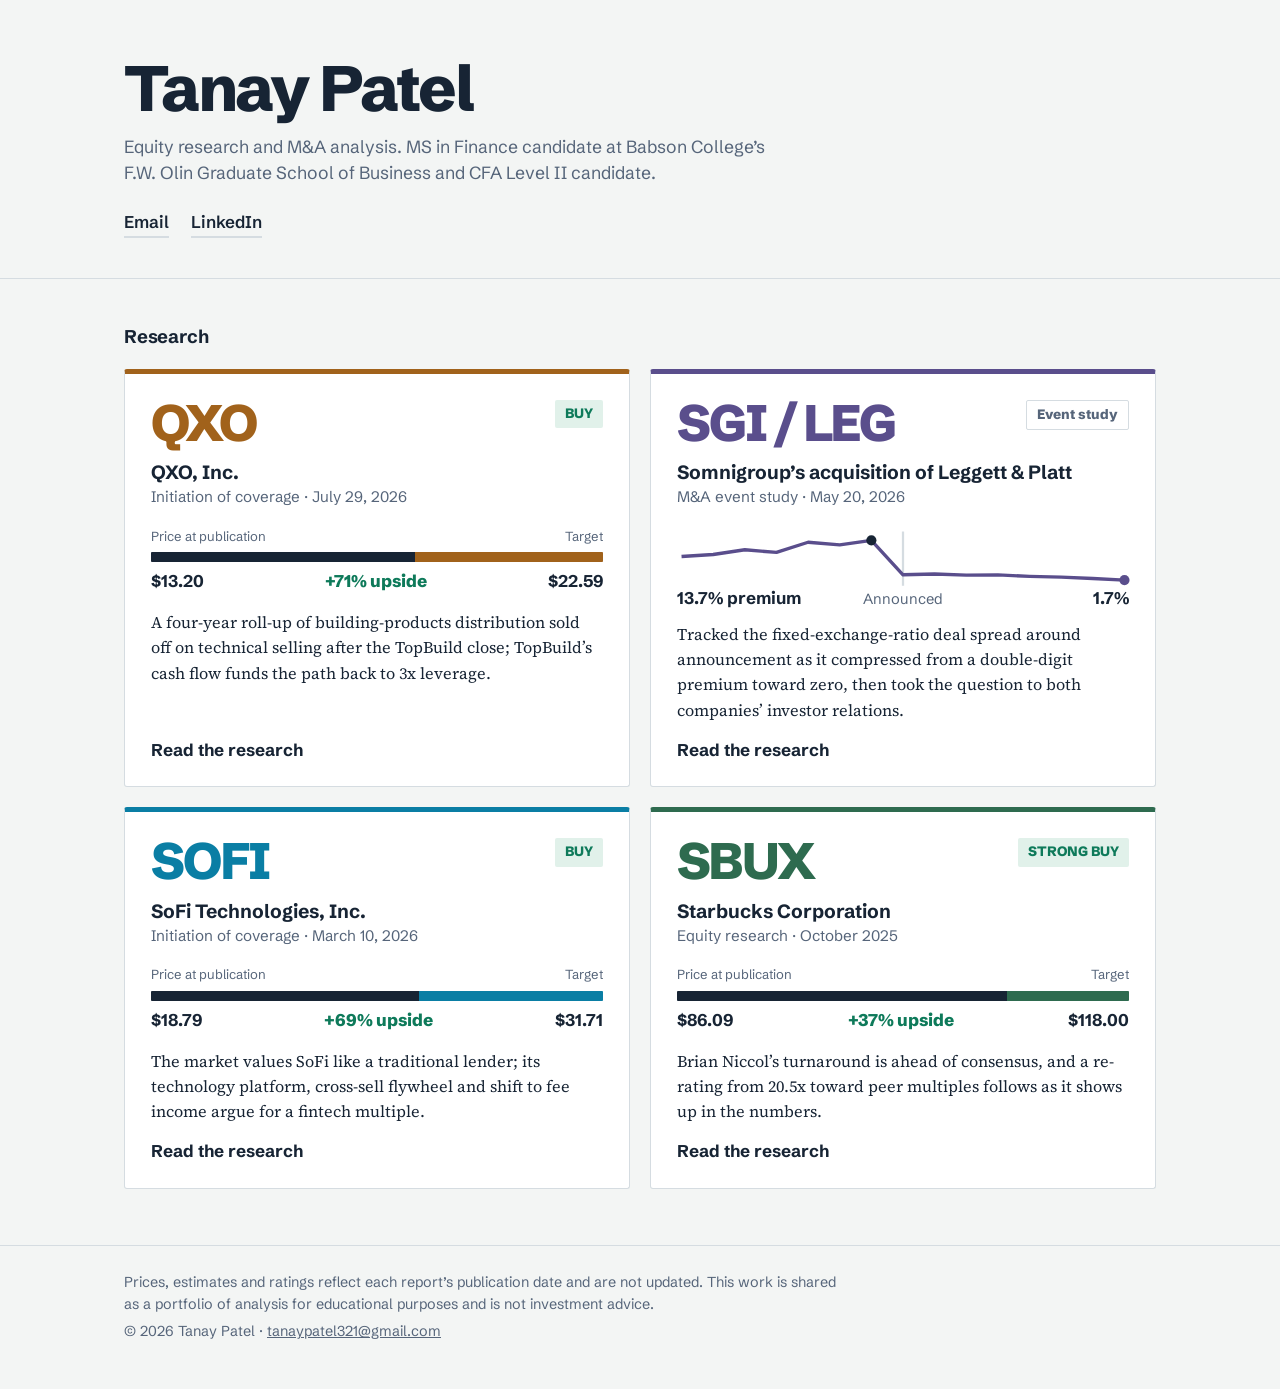
==== index.html @ fb075cd3 "Add files via upload" ====
<!doctype html>
<html lang="en">
<head>
<meta charset="utf-8">
<meta name="viewport" content="width=device-width, initial-scale=1">
<title>Tanay Patel | Equity Research &amp; M&amp;A Analysis</title>
<meta name="description" content="Equity research initiations and M&amp;A analysis by Tanay Patel, MS Finance candidate at Babson College.">
<meta property="og:title" content="Tanay Patel | Equity Research &amp; M&amp;A Analysis">
<meta property="og:description" content="Equity research initiations and M&amp;A analysis by Tanay Patel, MS Finance candidate at Babson College.">
<link rel="icon" href="data:image/svg+xml,<svg xmlns=%22http://www.w3.org/2000/svg%22 viewBox=%220 0 100 100%22><text y=%22.9em%22 font-size=%2290%22>📈</text></svg>">
<link rel="preconnect" href="https://fonts.googleapis.com"><link rel="preconnect" href="https://fonts.gstatic.com" crossorigin><link href="https://fonts.googleapis.com/css2?family=Schibsted+Grotesk:wght@400;600;700;800&family=Source+Serif+4:opsz,wght@8..60,400;8..60,600&display=swap" rel="stylesheet">
<link rel="stylesheet" href="style.css">
</head>
<body>
<header class="site-head"><div class="wrap">
<h1>Tanay Patel</h1>
<p>Equity research and M&amp;A analysis. MS in Finance candidate at Babson College’s F.W. Olin Graduate School of Business and CFA Level II candidate.</p>
<nav class="contact" aria-label="Contact"><a href="mailto:tanaypatel321@gmail.com">Email</a><a href="https://www.linkedin.com/in/tanay-patel-/" target="_blank" rel="noopener">LinkedIn</a></nav>
</div></header>
<main class="wrap">
<h2 class="section-title">Research</h2>
<div class="grid">
<article class="card" style="--accent:var(--qxo)">
<div class="top-row"><p class="ticker">QXO</p><span class="badge">BUY</span></div>
<div><h2>QXO, Inc.</h2><p class="kind">Initiation of coverage · July 29, 2026</p></div>
<div class="meter" role="img" aria-label="Price 13.20 dollars at publication versus target 22.59 dollars, +71% upside">
<div class="m-row lbl"><span>Price at publication</span><span>Target</span></div>
<div class="bar"><span class="cur" style="width:58.4%"></span><span class="gap"></span></div>
<div class="m-row"><span class="val">$13.20</span><span class="up">+71% upside</span><span class="val">$22.59</span></div>
</div>
<p class="thesis">A four-year roll-up of building-products distribution sold off on technical selling after the TopBuild close; TopBuild’s cash flow funds the path back to 3x leverage.</p>
<a class="go" href="qxo.html">Read the research</a>
</article><article class="card" style="--accent:var(--leg)">
<div class="top-row"><p class="ticker">SGI / LEG</p><span class="badge neutral">Event study</span></div>
<div><h2>Somnigroup’s acquisition of Leggett & Platt</h2><p class="kind">M&A event study · May 20, 2026</p></div>
<div class="meter"><svg viewBox="0 0 400 70" role="img" aria-label="Implied deal premium fell from 13.7 percent the day before announcement to 1.7 percent seven trading days after">
<line x1="200.0" x2="200.0" y1="4" y2="52" stroke="var(--rule)" stroke-width="2"/>
<polyline points="4.0,26.1 32.0,24.3 60.0,20.1 88.0,22.5 116.0,13.5 144.0,15.8 172.0,11.8 200.0,42.3 228.0,41.6 256.0,42.6 284.0,42.4 312.0,43.7 340.0,44.4 368.0,45.6 396.0,47.0" fill="none" stroke="var(--leg)" stroke-width="3" stroke-linejoin="round"/>
<circle cx="172.0" cy="11.8" r="4.5" fill="var(--ink)"/><circle cx="396.0" cy="47.0" r="4.5" fill="var(--leg)"/>
<text class="val" x="0" y="68">13.7% premium</text>
<text class="lbl" x="200.0" y="68" text-anchor="middle">Announced</text>
<text class="val" x="400" y="68" text-anchor="end">1.7%</text>
</svg></div>
<p class="thesis">Tracked the fixed-exchange-ratio deal spread around announcement as it compressed from a double-digit premium toward zero, then took the question to both companies’ investor relations.</p>
<a class="go" href="sgi-leg-merger.html">Read the research</a>
</article><article class="card" style="--accent:var(--sofi)">
<div class="top-row"><p class="ticker">SOFI</p><span class="badge">BUY</span></div>
<div><h2>SoFi Technologies, Inc.</h2><p class="kind">Initiation of coverage · March 10, 2026</p></div>
<div class="meter" role="img" aria-label="Price 18.79 dollars at publication versus target 31.71 dollars, +69% upside">
<div class="m-row lbl"><span>Price at publication</span><span>Target</span></div>
<div class="bar"><span class="cur" style="width:59.3%"></span><span class="gap"></span></div>
<div class="m-row"><span class="val">$18.79</span><span class="up">+69% upside</span><span class="val">$31.71</span></div>
</div>
<p class="thesis">The market values SoFi like a traditional lender; its technology platform, cross-sell flywheel and shift to fee income argue for a fintech multiple.</p>
<a class="go" href="sofi.html">Read the research</a>
</article><article class="card" style="--accent:var(--sbux)">
<div class="top-row"><p class="ticker">SBUX</p><span class="badge">STRONG BUY</span></div>
<div><h2>Starbucks Corporation</h2><p class="kind">Equity research · October 2025</p></div>
<div class="meter" role="img" aria-label="Price 86.09 dollars at publication versus target 118.00 dollars, +37% upside">
<div class="m-row lbl"><span>Price at publication</span><span>Target</span></div>
<div class="bar"><span class="cur" style="width:73.0%"></span><span class="gap"></span></div>
<div class="m-row"><span class="val">$86.09</span><span class="up">+37% upside</span><span class="val">$118.00</span></div>
</div>
<p class="thesis">Brian Niccol’s turnaround is ahead of consensus, and a re-rating from 20.5x toward peer multiples follows as it shows up in the numbers.</p>
<a class="go" href="sbux.html">Read the research</a>
</article>
</div>
</main>
<footer class="site-foot"><div class="wrap">
<p>Prices, estimates and ratings reflect each report’s publication date and are not updated. This work is shared as a portfolio of analysis for educational purposes and is not investment advice.</p>
<p>© 2026 Tanay Patel · <a href="mailto:tanaypatel321@gmail.com">tanaypatel321@gmail.com</a></p>
</div></footer>
<div class="toast" id="toast" role="status" aria-live="polite"></div>
<script>
document.querySelectorAll('[data-copy]').forEach(function(b){b.addEventListener('click',function(){
  var t=document.getElementById('toast');
  function done(m){t.textContent=m;t.classList.add('show');setTimeout(function(){t.classList.remove('show')},1800)}
  try{navigator.clipboard.writeText(location.href.split('#')[0]).then(function(){done('Link copied')},function(){done('Copy the address bar link')})}catch(e){done('Copy the address bar link')}
})});
</script>
</body></html>
---- style.css ----
:root{
  --paper:#F3F5F4; --surface:#FFFFFF; --ink:#172434; --slate:#56657A; --rule:#D5DCE1;
  --gain:#0E7A5A; --gain-soft:#E1F1EA;
  --qxo:#A1621B; --leg:#5A4E8C; --sofi:#0A7EA4; --sbux:#2E6B4F;
  --sans:"Schibsted Grotesk", "Helvetica Neue", Arial, sans-serif;
  --serif:"Source Serif 4", Georgia, "Times New Roman", serif;
  color-scheme:light;
}
@media (prefers-color-scheme: dark){
  :root{
    --paper:#0F1722; --surface:#16212F; --ink:#E7ECF1; --slate:#9AA8B8; --rule:#2A384A;
    --gain:#4CC79A; --gain-soft:#163A30;
    --qxo:#E0A054; --leg:#A99BE6; --sofi:#4FC0E6; --sbux:#6FC39B;
    color-scheme:dark;
  }
}
*{box-sizing:border-box}
html{-webkit-text-size-adjust:100%}
body{margin:0;background:var(--paper);color:var(--ink);font-family:var(--sans);font-size:17px;line-height:1.5}
a{color:inherit}
:focus-visible{outline:3px solid var(--sofi);outline-offset:3px;border-radius:2px}
.wrap{max-width:1080px;margin:0 auto;padding:0 24px}

/* Header */
.site-head{padding:56px 0 40px;border-bottom:1px solid var(--rule)}
.site-head h1{font-size:clamp(2.4rem,6vw,4rem);line-height:1;letter-spacing:-.035em;margin:0 0 14px;font-weight:800}
.site-head p{margin:0;color:var(--slate);font-size:1.1rem;max-width:60ch}
.contact{display:flex;flex-wrap:wrap;gap:10px 22px;margin-top:22px;font-weight:600}
.contact a{text-decoration:none;border-bottom:2px solid var(--rule);padding-bottom:2px}
.contact a:hover{border-color:var(--ink)}

/* Research grid */
.section-title{font-size:1.15rem;font-weight:700;margin:44px 0 18px;letter-spacing:-.01em}
.grid{display:grid;grid-template-columns:repeat(2,minmax(0,1fr));gap:20px;margin-bottom:56px}
@media (max-width:760px){.grid{grid-template-columns:1fr}}
.card{position:relative;background:var(--surface);border:1px solid var(--rule);border-top:5px solid var(--accent);padding:26px 26px 24px;display:flex;flex-direction:column;gap:14px;border-radius:3px}
.card:hover{border-color:var(--accent)}
.card .ticker{font-size:3.2rem;font-weight:800;letter-spacing:-.05em;line-height:.9;color:var(--accent);margin:0}
.card h2{font-size:1.2rem;margin:0;line-height:1.25}
.card .kind{color:var(--slate);font-size:.95rem;margin:2px 0 0}
.card .thesis{font-family:var(--serif);font-size:1.02rem;line-height:1.55;margin:0;color:var(--ink)}
.card .go{margin-top:auto;font-weight:700;text-decoration:none}
.card .go::after{content:"";position:absolute;inset:0}
.card .go:hover{text-decoration:underline}
.top-row{display:flex;justify-content:space-between;align-items:flex-start;gap:12px}
.badge{display:inline-block;font-weight:800;font-size:.85rem;padding:4px 10px;border-radius:2px;background:var(--gain-soft);color:var(--gain);white-space:nowrap}
.badge.neutral{background:transparent;color:var(--slate);border:1px solid var(--rule)}

/* Price-to-target meter */
.meter{margin:4px 0 2px}
.meter svg{display:block;width:100%;height:auto;overflow:visible}
.m-row{display:flex;justify-content:space-between;align-items:baseline;gap:10px}
.m-row.lbl{font-size:.82rem;color:var(--slate);margin-bottom:6px}
.bar{display:flex;height:10px;border-radius:1px;overflow:hidden;background:var(--rule)}
.bar .cur{background:var(--ink)}
.bar .gap{flex:1;background:var(--accent)}
.m-row .val{font-weight:700;margin-top:6px}
.m-row .up{font-weight:800;color:var(--gain);margin-top:6px}
.hero .m-row .val,.hero .m-row .up{font-size:1.15rem}
svg .lbl{font-family:var(--sans);font-size:13px;fill:var(--slate)}
svg .val{font-family:var(--sans);font-size:15px;font-weight:700;fill:var(--ink)}

/* Detail page */
.crumb{padding:26px 0 0}
.crumb a{font-weight:700;text-decoration:none;color:var(--slate)}
.crumb a:hover{color:var(--ink)}
.hero{padding:26px 0 34px;border-bottom:1px solid var(--rule)}
.hero .ticker{font-size:clamp(4rem,13vw,8.5rem);font-weight:800;letter-spacing:-.06em;line-height:.85;color:var(--accent);margin:0}
.hero h1{font-size:clamp(1.6rem,3.4vw,2.3rem);letter-spacing:-.02em;margin:14px 0 6px;line-height:1.15}
.hero .kind{color:var(--slate);margin:0 0 22px;font-size:1.05rem}
.facts{display:grid;grid-template-columns:repeat(auto-fit,minmax(130px,1fr));gap:1px;margin:0 0 26px;padding:1px}
.facts div{background:var(--surface);padding:14px 16px;box-shadow:0 0 0 1px var(--rule)}
.facts dt{font-size:.85rem;color:var(--slate);margin:0 0 4px}
.facts dd{margin:0;font-size:1.25rem;font-weight:800;letter-spacing:-.01em}
.facts dd.pos{color:var(--gain)}
.hero .meter{max-width:720px}
.actions{display:flex;flex-wrap:wrap;gap:12px;margin-top:24px}
.btn{display:inline-flex;align-items:center;gap:8px;font:inherit;font-weight:700;font-size:.97rem;padding:11px 18px;border-radius:3px;border:1.5px solid var(--ink);background:var(--ink);color:var(--paper);text-decoration:none;cursor:pointer}
.btn.ghost{background:transparent;color:var(--ink)}
.btn:hover{opacity:.88}

.body{display:grid;grid-template-columns:minmax(0,1fr) 320px;gap:48px;padding:40px 0 56px}
@media (max-width:880px){.body{grid-template-columns:1fr;gap:32px}}
.prose h2{font-size:1.35rem;margin:0 0 12px;letter-spacing:-.01em}
.prose h2:not(:first-child){margin-top:36px}
.prose p,.prose li{font-family:var(--serif);font-size:1.08rem;line-height:1.65;max-width:68ch}
.prose ol,.prose ul{padding-left:1.2em}
.prose li{margin-bottom:10px}
.prose li strong{font-family:var(--sans)}
.risks{width:100%;border-collapse:collapse;font-size:.98rem;margin-top:6px}
.risks th,.risks td{text-align:left;vertical-align:top;padding:10px 12px 10px 0;border-bottom:1px solid var(--rule)}
.risks th{font-weight:700;width:34%}
.risks td{font-family:var(--serif);line-height:1.5}
.table-scroll{overflow-x:auto}

aside .panel{background:var(--surface);border:1px solid var(--rule);border-radius:3px;padding:20px}
aside .panel + .panel{margin-top:20px}
aside h2{font-size:1.05rem;margin:0 0 12px}
.docs{list-style:none;margin:0;padding:0}
.docs li{padding:12px 0;border-bottom:1px solid var(--rule)}
.docs li:first-child{padding-top:0}
.docs li:last-child{border-bottom:0;padding-bottom:0}
.docs .name{font-weight:700;display:block;line-height:1.3}
.docs .meta{color:var(--slate);font-size:.88rem;display:block;margin:2px 0 6px}
.docs .links{display:flex;gap:16px;font-weight:700;font-size:.93rem}
.docs .links a{text-decoration:none;border-bottom:2px solid var(--accent)}
.docs .links a:hover{border-bottom-color:var(--ink)}
.cover{display:block;border:1px solid var(--rule);border-radius:2px;overflow:hidden}
.cover img{display:block;width:100%;height:auto}
.cover-cap{font-size:.88rem;color:var(--slate);margin:8px 0 0}

.chart{background:var(--surface);border:1px solid var(--rule);border-radius:3px;padding:18px 18px 10px;margin:8px 0 6px}
.chart svg{display:block;width:100%;height:auto}
.chart .ax{font-family:var(--sans);font-size:12px;fill:var(--slate)}
.chart .pt{font-family:var(--sans);font-size:12px;font-weight:700;fill:var(--ink)}
.prose .chart-cap,.chart-cap{font-size:.9rem;color:var(--slate);margin:6px 0 0;font-family:var(--sans)}

.site-foot{border-top:1px solid var(--rule);padding:26px 0 40px;color:var(--slate);font-size:.9rem}
.site-foot p{margin:0 0 6px;max-width:80ch}
.toast{position:fixed;left:50%;bottom:24px;transform:translateX(-50%);background:var(--ink);color:var(--paper);padding:10px 16px;border-radius:3px;font-weight:700;font-size:.95rem;opacity:0;transition:opacity .2s;pointer-events:none}
.toast.show{opacity:1}
@media (prefers-reduced-motion:reduce){.toast{transition:none}}
@media print{.actions,.crumb,.toast{display:none}body{background:#fff}}
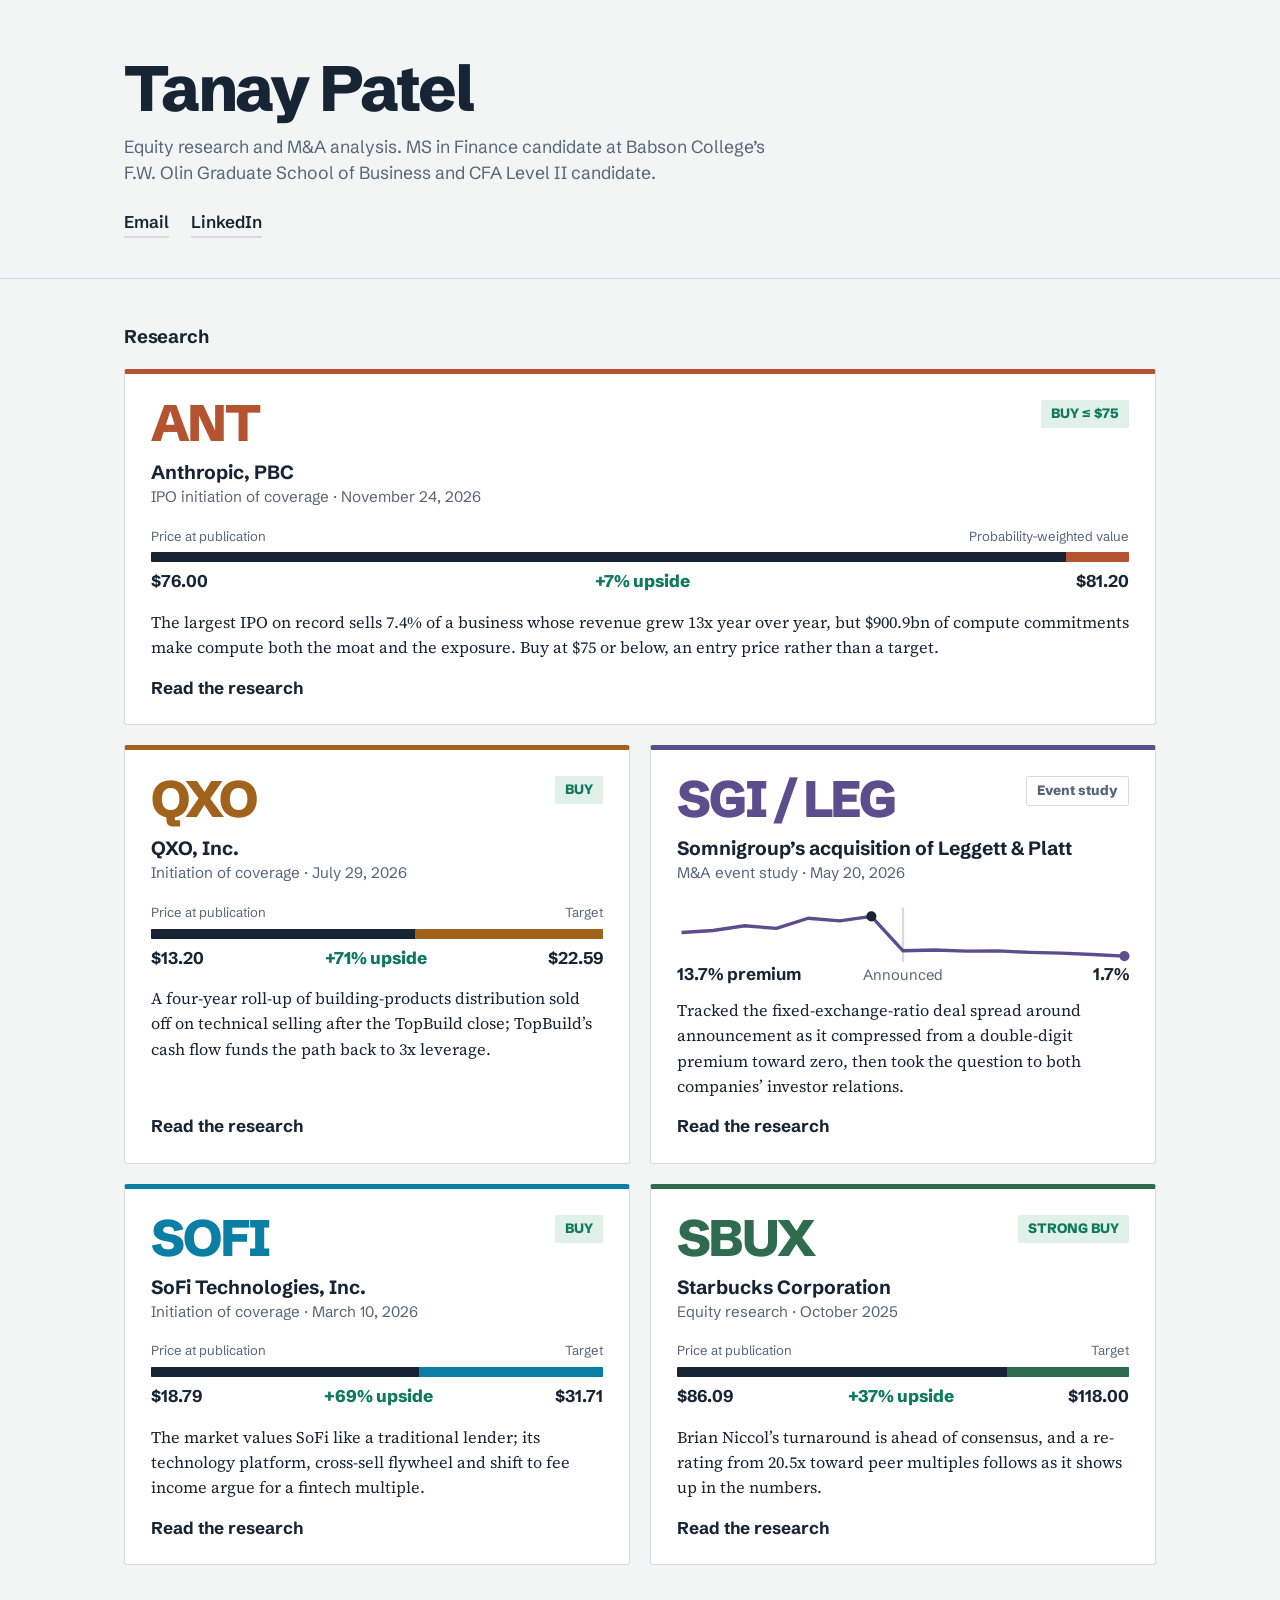
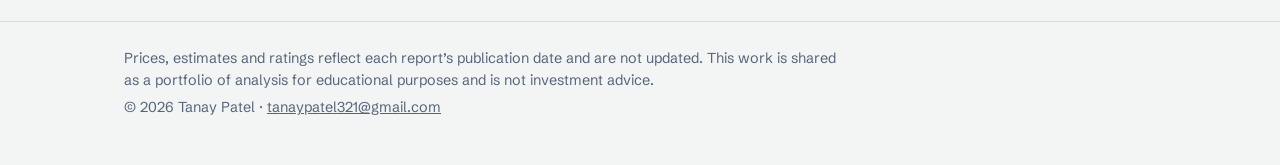
==== commit e55d1341: "Add Anthropic IPO initiation" ====
--- a/index.html
+++ b/index.html
@@ -20,7 +20,17 @@
 <main class="wrap">
 <h2 class="section-title">Research</h2>
 <div class="grid">
-<article class="card" style="--accent:var(--qxo)">
+<article class="card feature" style="--accent:var(--ant)">
+<div class="top-row"><p class="ticker">ANT</p><span class="badge">BUY ≤ $75</span></div>
+<div><h2>Anthropic, PBC</h2><p class="kind">IPO initiation of coverage · November 24, 2026</p></div>
+<div class="meter" role="img" aria-label="Price 76.00 dollars at publication versus probability-weighted value 81.20 dollars, +7% upside">
+<div class="m-row lbl"><span>Price at publication</span><span>Probability-weighted value</span></div>
+<div class="bar"><span class="cur" style="width:93.6%"></span><span class="gap"></span></div>
+<div class="m-row"><span class="val">$76.00</span><span class="up">+7% upside</span><span class="val">$81.20</span></div>
+</div>
+<p class="thesis">The largest IPO on record sells 7.4% of a business whose revenue grew 13x year over year, but $900.9bn of compute commitments make compute both the moat and the exposure. Buy at $75 or below, an entry price rather than a target.</p>
+<a class="go" href="ant.html">Read the research</a>
+</article><article class="card" style="--accent:var(--qxo)">
 <div class="top-row"><p class="ticker">QXO</p><span class="badge">BUY</span></div>
 <div><h2>QXO, Inc.</h2><p class="kind">Initiation of coverage · July 29, 2026</p></div>
 <div class="meter" role="img" aria-label="Price 13.20 dollars at publication versus target 22.59 dollars, +71% upside">
--- a/style.css
+++ b/style.css
@@ -1,7 +1,7 @@
 :root{
   --paper:#F3F5F4; --surface:#FFFFFF; --ink:#172434; --slate:#56657A; --rule:#D5DCE1;
   --gain:#0E7A5A; --gain-soft:#E1F1EA;
-  --qxo:#A1621B; --leg:#5A4E8C; --sofi:#0A7EA4; --sbux:#2E6B4F;
+  --qxo:#A1621B; --leg:#5A4E8C; --sofi:#0A7EA4; --sbux:#2E6B4F; --ant:#B4532F;
   --sans:"Schibsted Grotesk", "Helvetica Neue", Arial, sans-serif;
   --serif:"Source Serif 4", Georgia, "Times New Roman", serif;
   color-scheme:light;
@@ -10,7 +10,7 @@
   :root{
     --paper:#0F1722; --surface:#16212F; --ink:#E7ECF1; --slate:#9AA8B8; --rule:#2A384A;
     --gain:#4CC79A; --gain-soft:#163A30;
-    --qxo:#E0A054; --leg:#A99BE6; --sofi:#4FC0E6; --sbux:#6FC39B;
+    --qxo:#E0A054; --leg:#A99BE6; --sofi:#4FC0E6; --sbux:#6FC39B; --ant:#E8916C;
     color-scheme:dark;
   }
 }
@@ -32,6 +32,7 @@
 /* Research grid */
 .section-title{font-size:1.15rem;font-weight:700;margin:44px 0 18px;letter-spacing:-.01em}
 .grid{display:grid;grid-template-columns:repeat(2,minmax(0,1fr));gap:20px;margin-bottom:56px}
+.card.feature{grid-column:1/-1}
 @media (max-width:760px){.grid{grid-template-columns:1fr}}
 .card{position:relative;background:var(--surface);border:1px solid var(--rule);border-top:5px solid var(--accent);padding:26px 26px 24px;display:flex;flex-direction:column;gap:14px;border-radius:3px}
 .card:hover{border-color:var(--accent)}
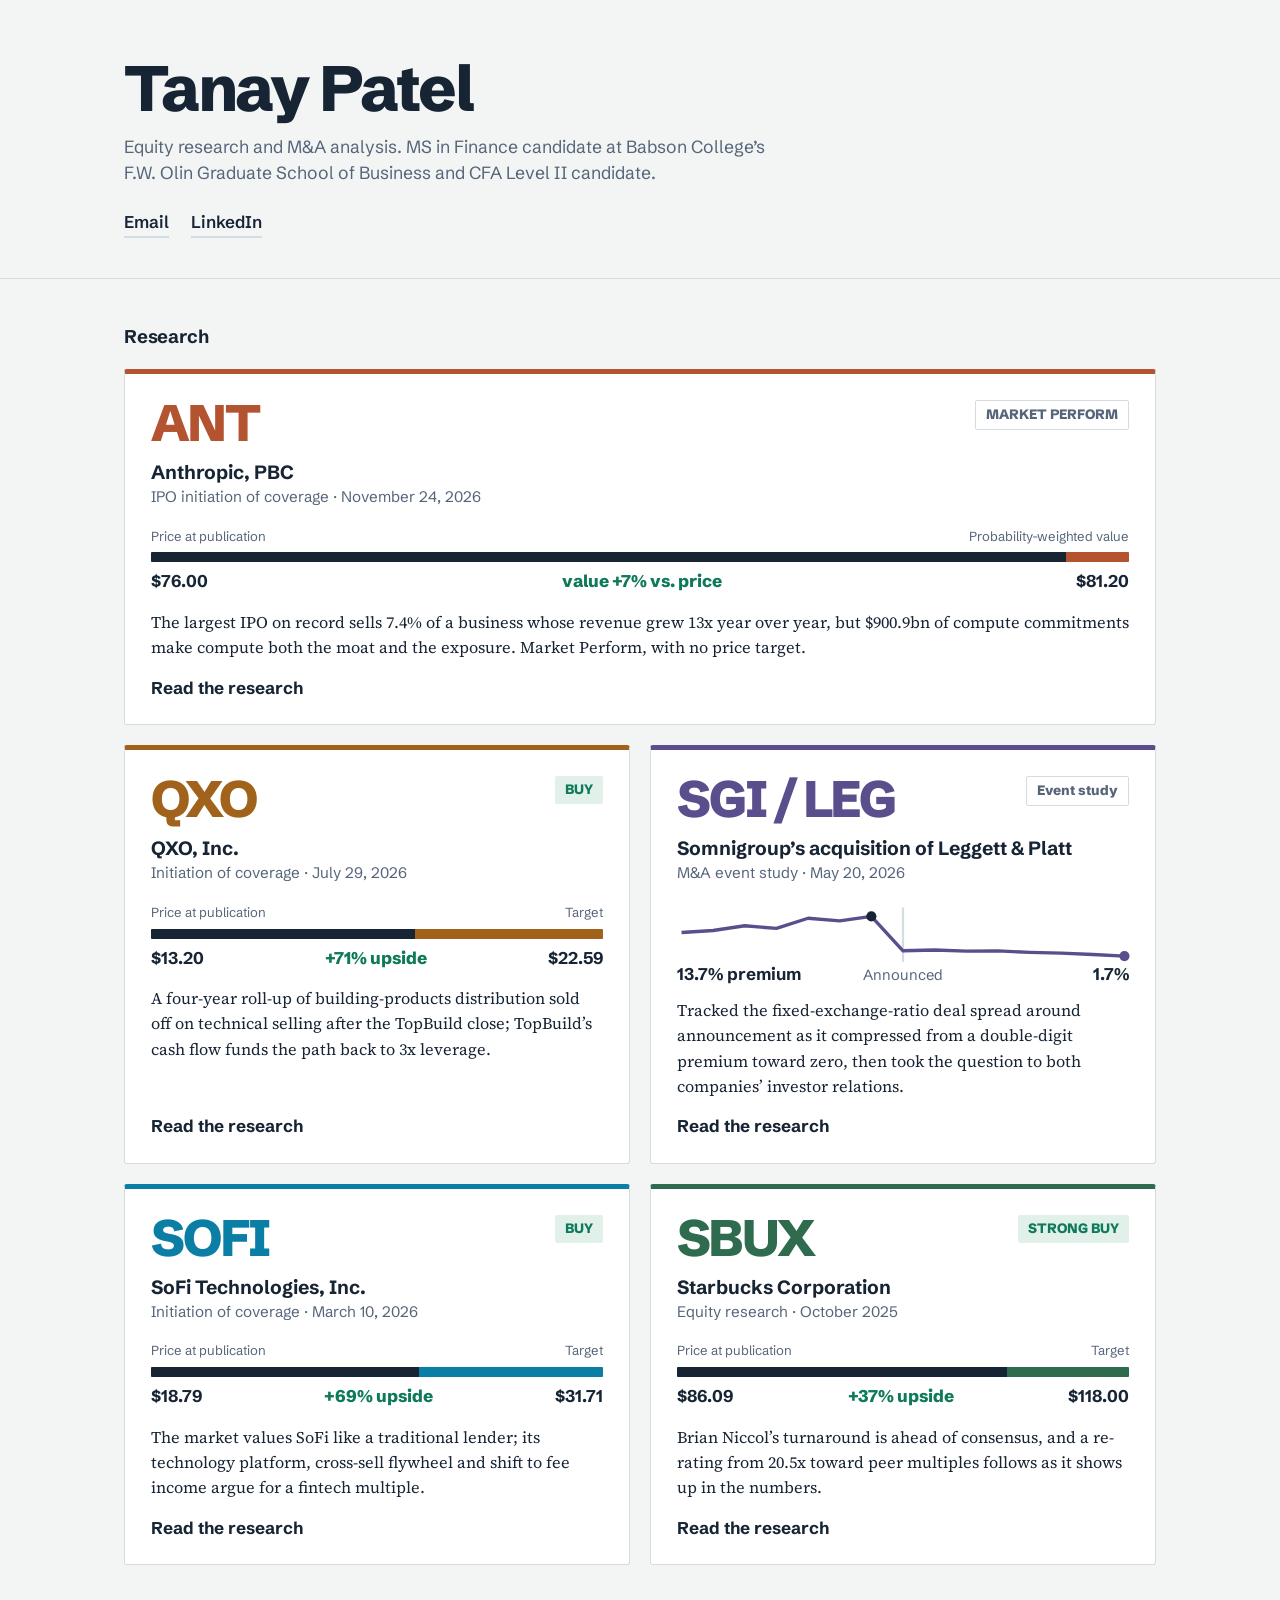
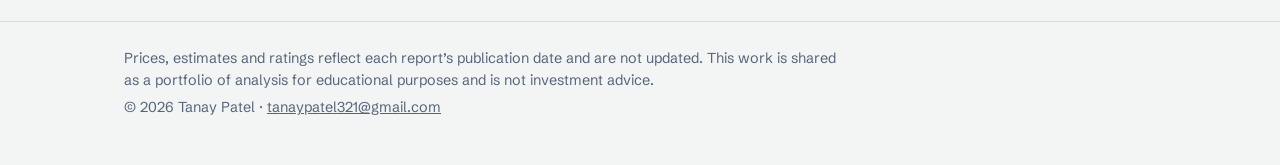
==== commit 5892b73b: "ANT: change rating to Market Perform" ====
--- a/index.html
+++ b/index.html
@@ -21,14 +21,14 @@
 <h2 class="section-title">Research</h2>
 <div class="grid">
 <article class="card feature" style="--accent:var(--ant)">
-<div class="top-row"><p class="ticker">ANT</p><span class="badge">BUY ≤ $75</span></div>
+<div class="top-row"><p class="ticker">ANT</p><span class="badge neutral">MARKET PERFORM</span></div>
 <div><h2>Anthropic, PBC</h2><p class="kind">IPO initiation of coverage · November 24, 2026</p></div>
-<div class="meter" role="img" aria-label="Price 76.00 dollars at publication versus probability-weighted value 81.20 dollars, +7% upside">
+<div class="meter" role="img" aria-label="Price 76.00 dollars at publication versus probability-weighted value 81.20 dollars, value 7% above price">
 <div class="m-row lbl"><span>Price at publication</span><span>Probability-weighted value</span></div>
 <div class="bar"><span class="cur" style="width:93.6%"></span><span class="gap"></span></div>
-<div class="m-row"><span class="val">$76.00</span><span class="up">+7% upside</span><span class="val">$81.20</span></div>
+<div class="m-row"><span class="val">$76.00</span><span class="up">value +7% vs. price</span><span class="val">$81.20</span></div>
 </div>
-<p class="thesis">The largest IPO on record sells 7.4% of a business whose revenue grew 13x year over year, but $900.9bn of compute commitments make compute both the moat and the exposure. Buy at $75 or below, an entry price rather than a target.</p>
+<p class="thesis">The largest IPO on record sells 7.4% of a business whose revenue grew 13x year over year, but $900.9bn of compute commitments make compute both the moat and the exposure. Market Perform, with no price target.</p>
 <a class="go" href="ant.html">Read the research</a>
 </article><article class="card" style="--accent:var(--qxo)">
 <div class="top-row"><p class="ticker">QXO</p><span class="badge">BUY</span></div>
